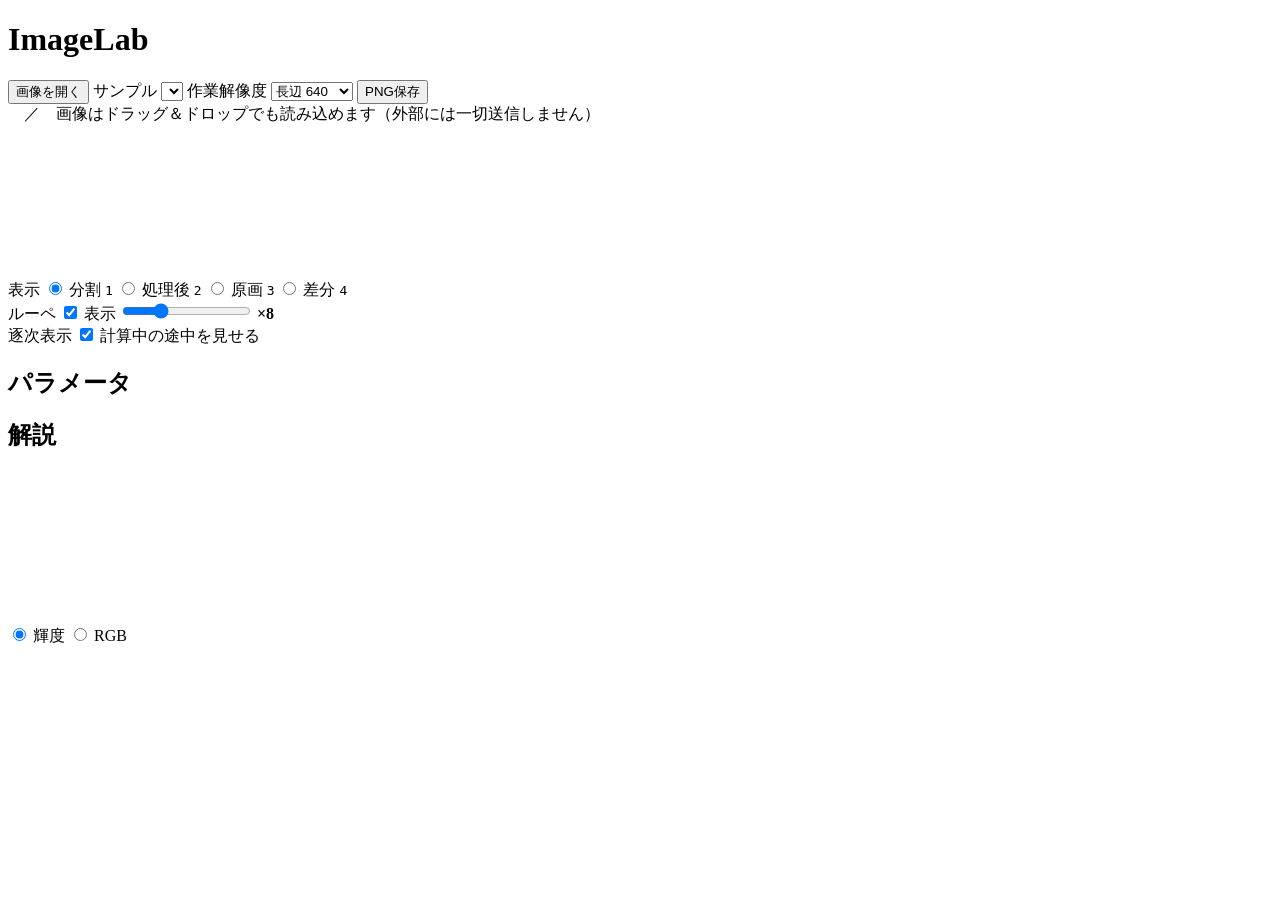
==== index.html @ 3e54e407 "Add files via upload" ====
<!DOCTYPE html>
<html lang="ja">
<head>
<meta charset="UTF-8">
<meta name="viewport" content="width=device-width, initial-scale=1">
<title>ImageLab — 画像処理デモ集</title>
<meta name="description" content="ブラウザだけで動く画像処理デモ集。トーンカーブ・ノイズ除去・FFT スペクトル・二値化・デモザイク・レンズ歪み補正などを、その場でパラメータを動かしながら見比べられます。画像は端末の外に出ません。">
<!-- 外部ファイルを増やさないため、アイコンは data URI で埋め込む（favicon.ico の 404 除け） -->
<link rel="icon" href="data:image/svg+xml,%3Csvg xmlns='http://www.w3.org/2000/svg' viewBox='0 0 32 32'%3E%3Crect width='32' height='32' rx='6' fill='%231b1f24'/%3E%3Crect x='6' y='6' width='9' height='9' fill='%23e05c5c'/%3E%3Crect x='17' y='6' width='9' height='9' fill='%235ca8e0'/%3E%3Crect x='6' y='17' width='9' height='9' fill='%235ce08a'/%3E%3Crect x='17' y='17' width='9' height='9' fill='%23e0c95c'/%3E%3C/svg%3E">
<link rel="stylesheet" href="css/style.css">
</head>
<body>

<header id="appbar">
  <h1>ImageLab</h1>
  <div class="bar">
    <button id="btn-open" class="primary">画像を開く</button>
    <input type="file" id="file-input" accept="image/*" hidden>

    <label class="field">サンプル
      <select id="sample-select"></select>
    </label>

    <label class="field">作業解像度
      <select id="res-select">
        <option value="640" selected>長辺 640</option>
        <option value="1024">長辺 1024</option>
        <option value="1600">長辺 1600</option>
        <option value="0">原寸</option>
      </select>
    </label>

    <button id="btn-save">PNG保存</button>
    <span id="img-info" class="info"></span>
  </div>
</header>

<div id="sample-hint-bar"><span id="sample-hint"></span>　／　画像はドラッグ＆ドロップでも読み込めます（外部には一切送信しません）</div>

<main>
  <nav id="oplist"></nav>

  <section id="stage">
    <div id="viewer-wrap">
      <canvas id="view"></canvas>
      <canvas id="loupe"></canvas>
      <div id="split-handle"><i></i></div>
    </div>

    <div id="viewer-tools">
      <div class="group">
        <span class="gl">表示</span>
        <label><input type="radio" name="vmode" value="split" checked> 分割 <kbd>1</kbd></label>
        <label><input type="radio" name="vmode" value="result"> 処理後 <kbd>2</kbd></label>
        <label><input type="radio" name="vmode" value="source"> 原画 <kbd>3</kbd></label>
        <label><input type="radio" name="vmode" value="diff"> 差分 <kbd>4</kbd></label>
      </div>
      <div class="group" id="diff-gain-row" style="display:none">
        <span class="gl">差分ゲイン</span>
        <input type="range" id="diff-gain" min="1" max="20" step="1" value="4">
        <b id="diff-gain-val">×4</b>
      </div>
      <div class="group">
        <span class="gl">ルーペ</span>
        <label><input type="checkbox" id="loupe-on" checked> 表示</label>
        <input type="range" id="loupe-zoom" min="2" max="24" step="1" value="8">
        <b id="loupe-zoom-val">×8</b>
      </div>
      <div class="group">
        <span class="gl">逐次表示</span>
        <label title="重い処理の途中経過を、処理済みの帯が上から降りてくる形で見せます。実演向け。">
          <input type="checkbox" id="prog-on" checked> 計算中の途中を見せる</label>
      </div>
    </div>
  </section>

  <aside id="side">
    <div class="panel">
      <h2 class="ph">パラメータ</h2>
      <div id="params"></div>
    </div>
    <div class="panel grow">
      <h2 class="ph">解説</h2>
      <div id="explain"></div>
    </div>
  </aside>
</main>

<footer id="bottom">
  <div class="cell">
    <canvas id="hist"></canvas>
    <div class="cellbar">
      <label><input type="radio" name="hch" value="y" checked> 輝度</label>
      <label><input type="radio" name="hch" value="rgb"> RGB</label>
    </div>
  </div>
  <div class="cell">
    <canvas id="profile"></canvas>
  </div>
  <div id="stats">
    <div id="prog"><div class="track"><i id="prog-bar"></i></div><span id="prog-text"></span></div>
    <div id="stat-rows"></div>
  </div>
</footer>

<!-- 素の classic script。file:// でそのまま開けるよう ES Modules は使っていない。
     処理を1つ足すときは js/ops/ にファイルを置き、ここに1行足す。 -->
<script src="js/core.js"></script>
<script src="js/fft.js"></script>
<script src="js/registry.js"></script>
<script src="js/worker.js"></script>
<script src="js/samples.js"></script>
<script src="js/viewer.js"></script>
<script src="js/histogram.js"></script>

<script src="js/ops/tone.js"></script>
<script src="js/ops/gamma.js"></script>
<script src="js/ops/histeq.js"></script>
<script src="js/ops/clahe.js"></script>

<script src="js/ops/blur.js"></script>
<script src="js/ops/median.js"></script>
<script src="js/ops/bilateral.js"></script>
<script src="js/ops/unsharp.js"></script>

<script src="js/ops/fft.js"></script>
<script src="js/ops/fftfilter.js"></script>
<script src="js/ops/fftmask.js"></script>

<script src="js/ops/noise.js"></script>
<script src="js/ops/denoisecmp.js"></script>

<script src="js/ops/sobel.js"></script>
<script src="js/ops/laplacian.js"></script>
<script src="js/ops/canny.js"></script>

<script src="js/ops/threshold.js"></script>
<script src="js/ops/morphology.js"></script>

<script src="js/ops/demosaic.js"></script>
<script src="js/ops/affine.js"></script>
<script src="js/ops/lensdist.js"></script>

<script src="js/main.js"></script>
</body>
</html>
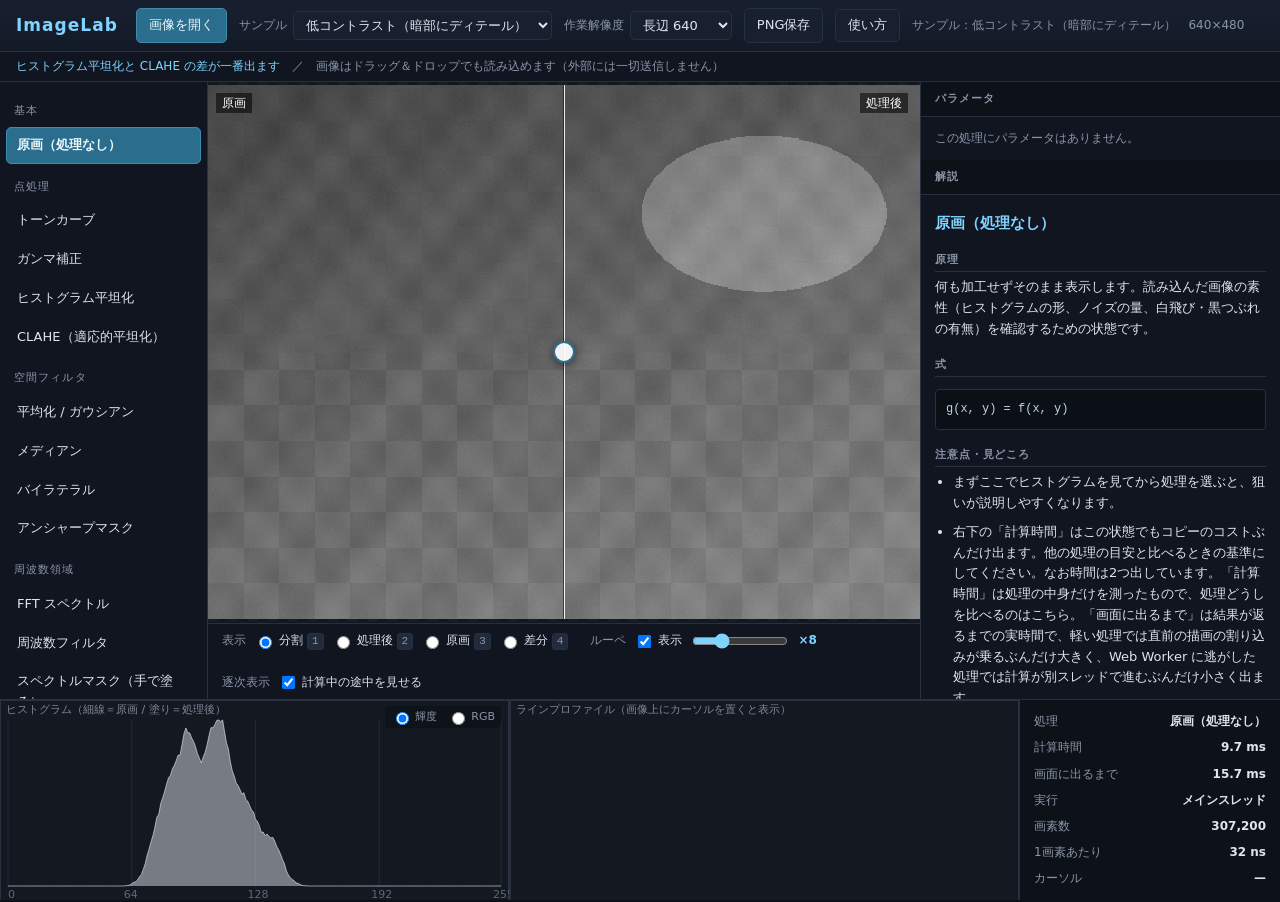
==== commit 0d202ec8: "Add files via upload" ====
--- a/index.html
+++ b/index.html
@@ -31,6 +31,10 @@
     </label>
 
     <button id="btn-save">PNG保存</button>
+
+    <!-- 別タブで開く。同じタブだと、戻ったときに読み込んだ写真が消えるため。 -->
+    <a id="btn-guide" class="btnlink" href="guide.html" target="_blank" rel="noopener">使い方</a>
+
     <span id="img-info" class="info"></span>
   </div>
 </header>
--- a/css/style.css
+++ b/css/style.css
@@ -0,0 +1,259 @@
+/* ImageLab — style.css
+ * 画面共有で見せる前提なので、暗い背景・大きめの文字・高いコントラストにしている。
+ */
+
+:root {
+  /* 下部（ヒストグラム・プロファイル・数値）の高さ。
+     数値の行数は処理によって変わる（比較 op は4手法ぶん増える）ので、
+     足りないときだけ js/main.js の fitBottom() がこの値を書き換える。 */
+  --bottom-h: 168px;
+
+  --bg: #0d1017;
+  --panel: #141821;
+  --panel2: #182030;
+  --line: #263043;
+  --text: #dfe5ef;
+  --dim: #8b95a8;
+  --accent: #7fd4ff;
+  --accent-dim: #2b6d8c;
+}
+
+* { box-sizing: border-box; }
+
+html, body {
+  height: 100%;
+  margin: 0;
+  background: var(--bg);
+  color: var(--text);
+  font: 14px/1.6 "Segoe UI", "Yu Gothic UI", system-ui, sans-serif;
+  overflow: hidden;
+}
+
+/* ---------- ヘッダ ---------- */
+
+#appbar {
+  display: flex; align-items: center; gap: 18px;
+  height: 52px; padding: 0 16px;
+  background: linear-gradient(180deg, #182030, #131a26);
+  border-bottom: 1px solid var(--line);
+}
+#appbar h1 {
+  margin: 0; font-size: 17px; letter-spacing: .06em; font-weight: 600;
+  color: var(--accent);
+}
+#appbar .bar { display: flex; align-items: center; gap: 12px; flex-wrap: wrap; }
+.field { display: flex; align-items: center; gap: 6px; color: var(--dim); font-size: 12px; }
+.info { color: var(--dim); font-size: 12px; }
+
+#sample-hint-bar {
+  padding: 5px 16px; font-size: 12px; color: var(--dim);
+  background: #101520; border-bottom: 1px solid var(--line);
+}
+#sample-hint { color: var(--accent); }
+
+button {
+  background: var(--panel2); color: var(--text);
+  border: 1px solid var(--line); border-radius: 5px;
+  padding: 6px 12px; font: inherit; font-size: 13px; cursor: pointer;
+}
+button:hover { background: #202a3d; border-color: #35415a; }
+
+/* ヘッダの［使い方］。<a> だがボタンと同じ見た目にそろえる（guide.html へ） */
+.btnlink {
+  display: inline-block; text-decoration: none;
+  background: var(--panel2); color: var(--text);
+  border: 1px solid var(--line); border-radius: 5px;
+  padding: 6px 12px; font-size: 13px; line-height: 1.4;
+}
+.btnlink:hover { background: #202a3d; border-color: #35415a; }
+button.primary { background: var(--accent-dim); border-color: #3d8bad; color: #eaf7ff; }
+button.primary:hover { background: #337f9f; }
+
+select, input[type="range"] { font: inherit; }
+select {
+  background: var(--panel2); color: var(--text);
+  border: 1px solid var(--line); border-radius: 5px; padding: 5px 8px; font-size: 13px;
+}
+input[type="range"] { accent-color: var(--accent); width: 100%; }
+
+/* ---------- 全体レイアウト ---------- */
+
+main {
+  display: grid;
+  grid-template-columns: 208px minmax(320px, 1fr) 360px;
+  height: calc(100% - 52px - 29px - var(--bottom-h));
+}
+
+/* ---------- 処理リスト ---------- */
+
+#oplist {
+  border-right: 1px solid var(--line);
+  background: #101520; overflow-y: auto; padding: 8px 0 24px;
+}
+#oplist .cat {
+  padding: 12px 14px 5px; font-size: 11px; letter-spacing: .1em;
+  color: var(--dim); text-transform: none;
+}
+#oplist .op {
+  display: block; width: calc(100% - 12px); margin: 2px 6px;
+  text-align: left; background: transparent; border: 1px solid transparent;
+  padding: 7px 10px; border-radius: 5px; font-size: 13px;
+}
+#oplist .op:hover { background: var(--panel2); }
+#oplist .op.active {
+  background: var(--accent-dim); border-color: #3d8bad; color: #eaf7ff; font-weight: 600;
+}
+
+/* ---------- ビューア ---------- */
+
+#stage { display: flex; flex-direction: column; min-width: 0; }
+
+#viewer-wrap {
+  position: relative; flex: 1; min-height: 0;
+  background:
+    repeating-conic-gradient(#171c26 0% 25%, #12161e 0% 50%) 0 0 / 20px 20px;
+  overflow: hidden; cursor: crosshair;
+}
+#view { position: absolute; inset: 0; }
+
+#loupe {
+  position: absolute; display: none; pointer-events: none;
+  border: 2px solid var(--accent); border-radius: 4px;
+  box-shadow: 0 4px 18px rgba(0,0,0,.6);
+}
+
+#split-handle {
+  position: absolute; width: 22px; margin-left: -11px;
+  cursor: ew-resize; display: none; touch-action: none;
+}
+#split-handle i {
+  position: absolute; top: 50%; left: 50%; transform: translate(-50%, -50%);
+  width: 22px; height: 22px; border-radius: 50%;
+  background: rgba(255,255,255,.92); border: 2px solid var(--accent-dim);
+  box-shadow: 0 2px 8px rgba(0,0,0,.5);
+}
+
+#viewer-tools {
+  display: flex; align-items: center; gap: 22px; flex-wrap: wrap;
+  padding: 7px 14px; border-top: 1px solid var(--line);
+  background: #101520; font-size: 12px;
+}
+#viewer-tools .group { display: flex; align-items: center; gap: 8px; }
+#viewer-tools .gl { color: var(--dim); }
+#viewer-tools label { display: flex; align-items: center; gap: 4px; cursor: pointer; }
+#viewer-tools input[type="range"] { width: 96px; }
+#viewer-tools b { color: var(--accent); font-weight: 600; min-width: 30px; }
+kbd {
+  font: 11px/1 monospace; background: #222b3c; border: 1px solid var(--line);
+  border-radius: 3px; padding: 2px 4px; color: var(--dim);
+}
+
+/* ---------- 右サイド ---------- */
+
+#side {
+  border-left: 1px solid var(--line); background: #101520;
+  display: flex; flex-direction: column; min-height: 0;
+}
+.panel { display: flex; flex-direction: column; min-height: 0; }
+.panel.grow { flex: 1; }
+.ph {
+  margin: 0; padding: 8px 14px; font-size: 11px; letter-spacing: .1em;
+  color: var(--dim); font-weight: 600;
+  border-bottom: 1px solid var(--line); background: #0d1219;
+}
+
+#params { padding: 12px 14px; max-height: 44vh; overflow-y: auto; }
+.prow { margin-bottom: 14px; }
+.plabel {
+  display: flex; justify-content: space-between; align-items: baseline;
+  gap: 8px; font-size: 12px; color: var(--dim); margin-bottom: 5px;
+}
+.plabel .pval { color: var(--accent); font-weight: 600; font-size: 12px; }
+.prow select { width: 100%; }
+.pcheck { display: flex; align-items: center; gap: 6px; font-size: 12px; }
+.empty { color: var(--dim); font-size: 12px; margin: 0; }
+
+.curvebox { display: flex; flex-direction: column; gap: 6px; align-items: center; }
+canvas.curve {
+  border: 1px solid var(--line); border-radius: 4px; cursor: crosshair; touch-action: none;
+}
+.presets { display: flex; flex-wrap: wrap; gap: 4px; justify-content: center; }
+.presets button { padding: 3px 7px; font-size: 11px; }
+
+/* スペクトルマスクの編集欄。中身はトーンカーブと同じ流儀にそろえてある */
+.maskbox { display: flex; flex-direction: column; gap: 6px; align-items: center; }
+canvas.maskcanvas {
+  border: 1px solid var(--line); border-radius: 4px; cursor: crosshair; touch-action: none;
+}
+.maskrow { display: flex; align-items: center; gap: 8px; width: 100%; font-size: 11px; color: var(--dim); }
+.maskrow span { white-space: nowrap; }
+.maskrow input[type="range"] { flex: 1; }
+.maskrow b { color: var(--accent); font-weight: 600; min-width: 18px; text-align: right; }
+.maskrow.guide { gap: 5px; cursor: pointer; }
+.maskrow.guide input { flex: none; }
+.maskhint { margin: 0; font-size: 11px; color: var(--dim); line-height: 1.5; }
+
+#explain {
+  padding: 4px 14px 20px; overflow-y: auto; flex: 1; font-size: 13px;
+}
+#explain h2 { font-size: 15px; margin: 12px 0 6px; color: var(--accent); }
+#explain h3 {
+  font-size: 11px; letter-spacing: .08em; color: var(--dim);
+  margin: 16px 0 5px; padding-bottom: 3px; border-bottom: 1px solid var(--line);
+}
+#explain p { margin: 0 0 9px; }
+#explain pre {
+  background: #0b0f16; border: 1px solid var(--line); border-radius: 4px;
+  padding: 9px 10px; overflow-x: auto; font: 12px/1.7 "Consolas", monospace;
+  color: #bcd3e6; white-space: pre-wrap;
+}
+#explain ul { margin: 0; padding-left: 18px; }
+#explain li { margin-bottom: 8px; }
+
+/* ---------- 下部 ---------- */
+
+#bottom {
+  display: grid; grid-template-columns: 1fr 1fr 260px; grid-template-rows: var(--bottom-h);
+  height: var(--bottom-h); border-top: 1px solid var(--line); background: #0d1219;
+}
+#bottom .cell { position: relative; border-right: 1px solid var(--line); overflow: hidden; }
+/* canvas を絶対配置にしておかないと、canvas 自身の内部サイズが行の高さを押し広げ、
+   それを測って内部サイズを決める → また広がる、という循環に入る */
+#bottom canvas { position: absolute; inset: 0; width: 100%; height: 100%; display: block; }
+.cellbar {
+  position: absolute; right: 8px; top: 6px; display: flex; gap: 10px;
+  font-size: 11px; color: var(--dim); background: rgba(13,18,25,.75);
+  padding: 2px 6px; border-radius: 4px;
+}
+.cellbar label { display: flex; align-items: center; gap: 3px; cursor: pointer; }
+
+/* min-height:0 が無いと、grid の行が「中身の最小の高さ」に引っ張られて
+   overflow-y が効かない。伸ばしても入り切らないとき（画面が低いとき）の
+   最後の受け皿として、ここは必ずスクロールできるようにしておく */
+#stats {
+  padding: 12px 14px; display: flex; flex-direction: column; gap: 7px; font-size: 12px;
+  min-height: 0; overflow-y: auto;
+}
+#stat-rows { display: flex; flex-direction: column; gap: 7px; }
+
+/* 進捗バー。計算中だけ出す（.on が付いているあいだ）。
+   場所を食わないよう、出ていないときは高さ 0 に畳む */
+#prog { display: none; flex-direction: column; gap: 4px; }
+#prog.on { display: flex; }
+#prog .track { height: 5px; border-radius: 3px; background: var(--panel2); overflow: hidden; }
+#prog i { display: block; height: 100%; width: 0; border-radius: 3px; background: var(--accent);
+          transition: width .08s linear; }
+#prog span { color: var(--accent); font-variant-numeric: tabular-nums; }
+.stat { display: flex; justify-content: space-between; gap: 10px; }
+.stat span { color: var(--dim); }
+.stat b { color: var(--text); font-weight: 600; font-variant-numeric: tabular-nums; }
+/* 数値のうしろに小さく添える但し書き（「（8 並列の合計）」など） */
+.stat b i { margin-left: 4px; color: var(--dim); font-style: normal; font-weight: 400; }
+/* 処理が返してきた数値（PSNR / SSIM）を、実行の情報と区切る */
+.stat-sep { height: 1px; margin: 3px 0; background: var(--line); }
+
+/* 画面が狭いときは解説を畳んで、ビューアを優先する */
+@media (max-width: 1200px) {
+  main { grid-template-columns: 176px 1fr 300px; }
+  #bottom { grid-template-columns: 1fr 1fr 220px; }
+}
